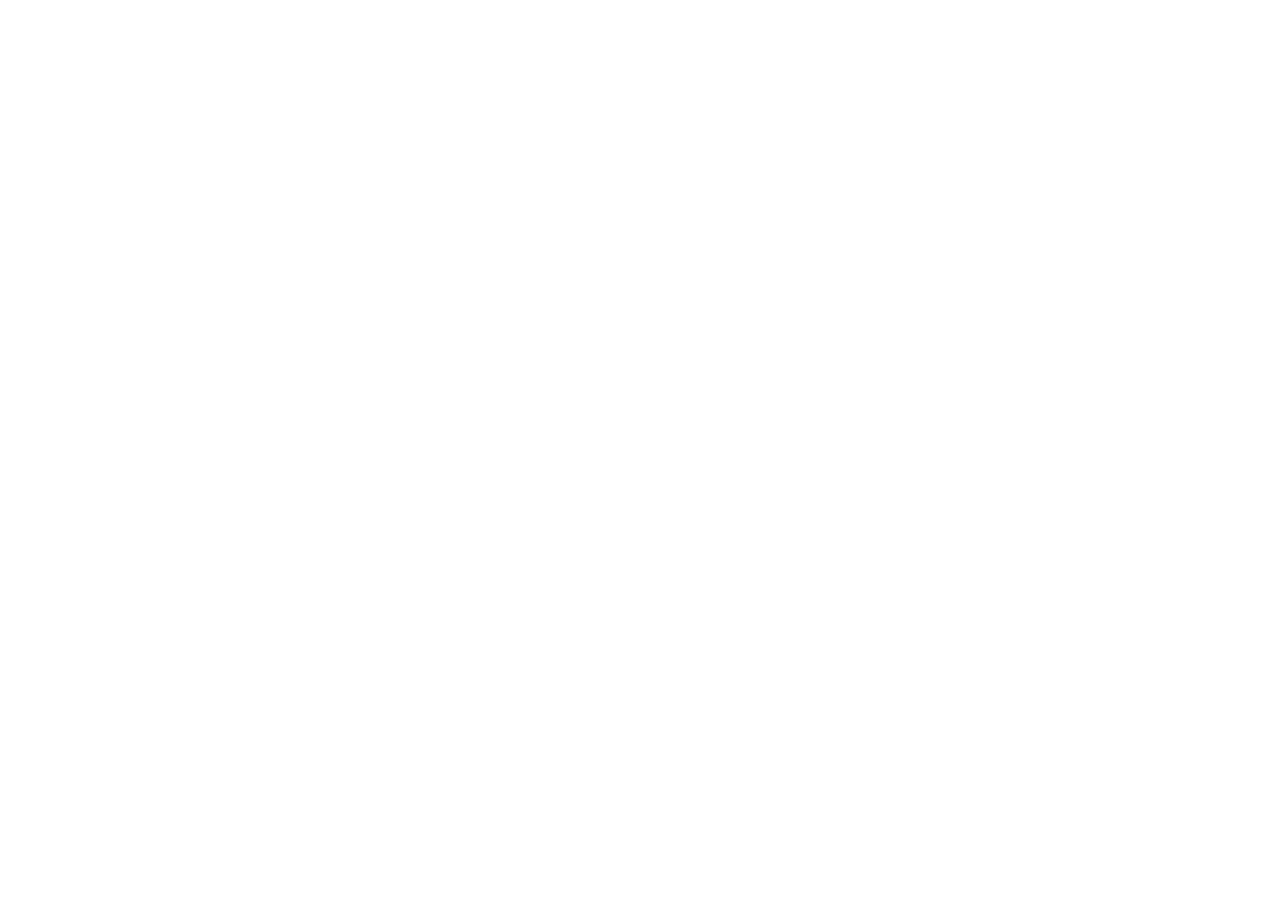
==== portfolio_website/index.html @ c3f71fea "add portfolio" ====
<!DOCTYPE html>
<html lang="en">
  <head>
    <meta charset="UTF-8" />
    <meta name="viewport" content="width=device-width, initial-scale=1.0" />
    <title>Portfolio Website</title>
    <link rel="stylesheet" href="style.css" />
    <link
      rel="stylesheet"
      href="https://cdnjs.cloudflare.com/ajax/libs/font-awesome/5.13.0/css/all.min.css"
    />
    <link
      href="https://fonts.googleapis.com/css2?family=Jost:wght@100;200;300;400;500;600;700;800;900&display=swap"
      rel="stylesheet"
    />
  </head>
  <body>
    <script src="script.js"></script>
  </body>
</html>
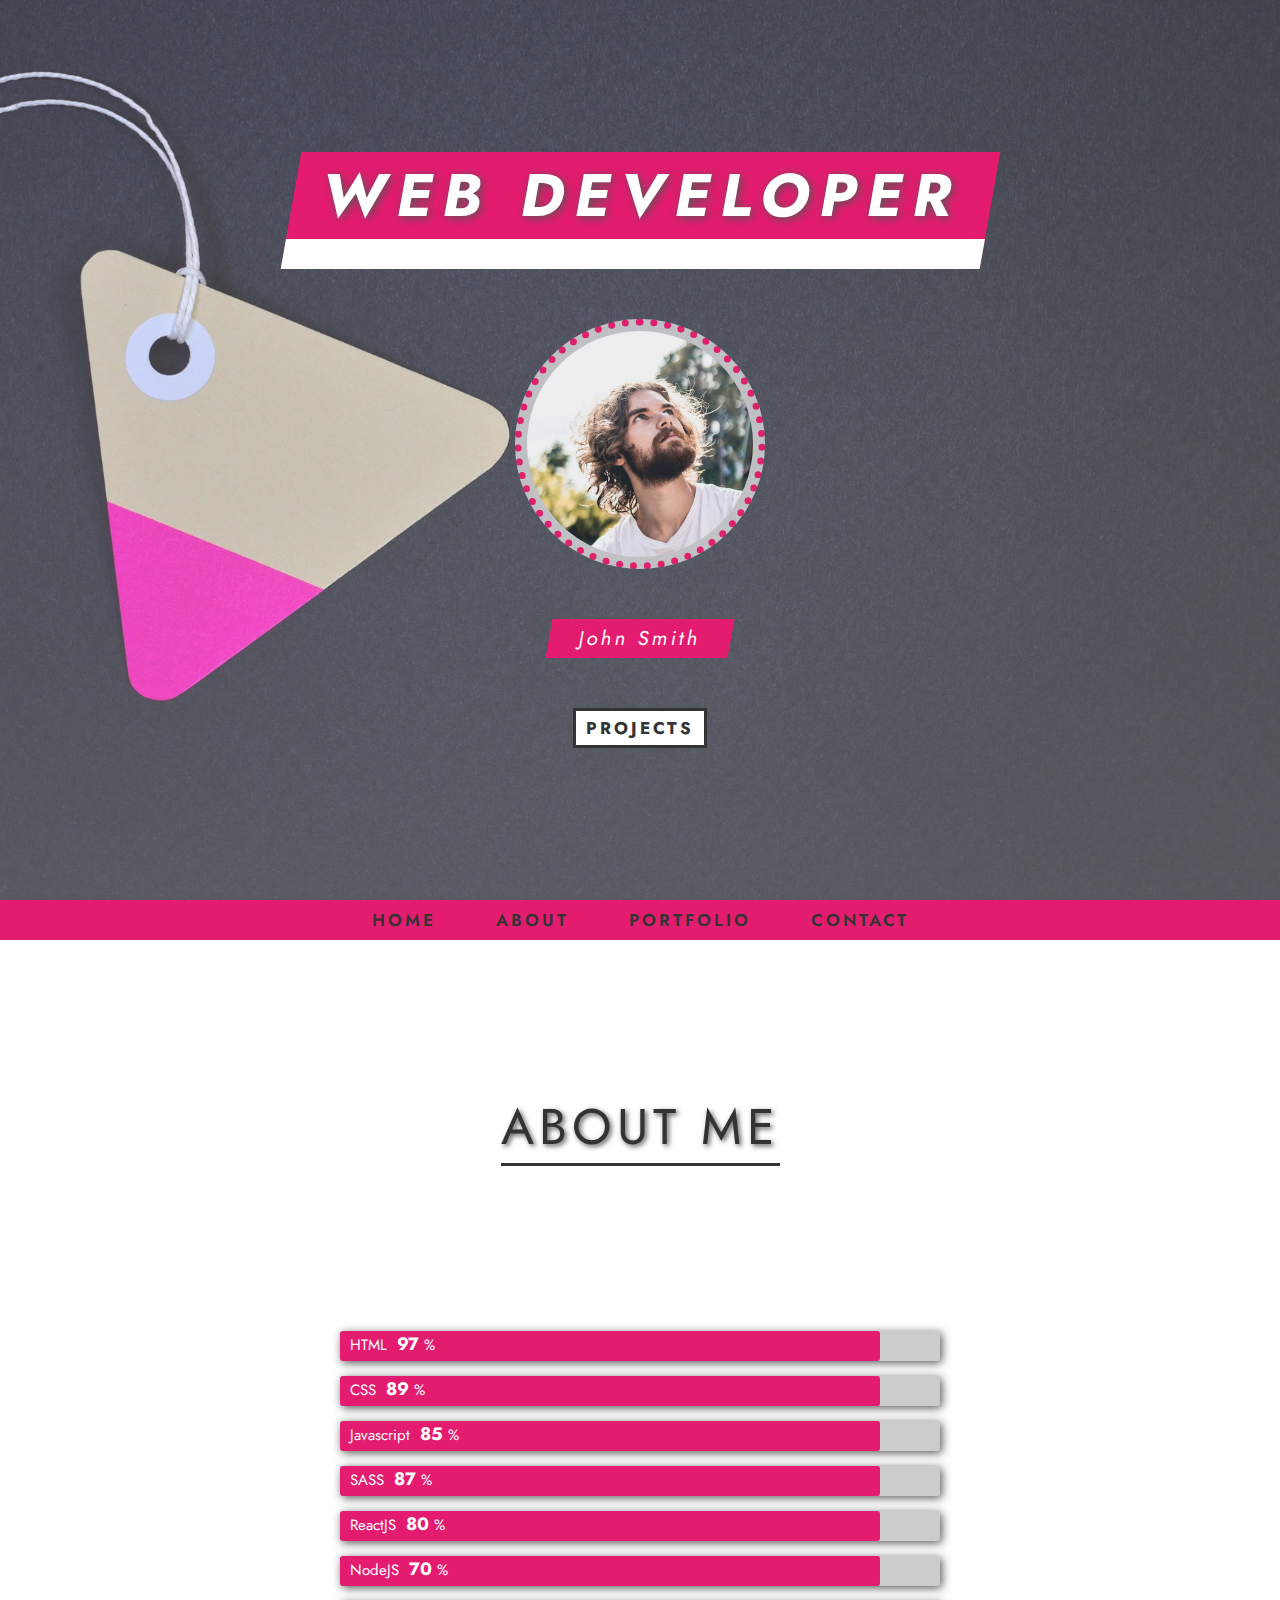
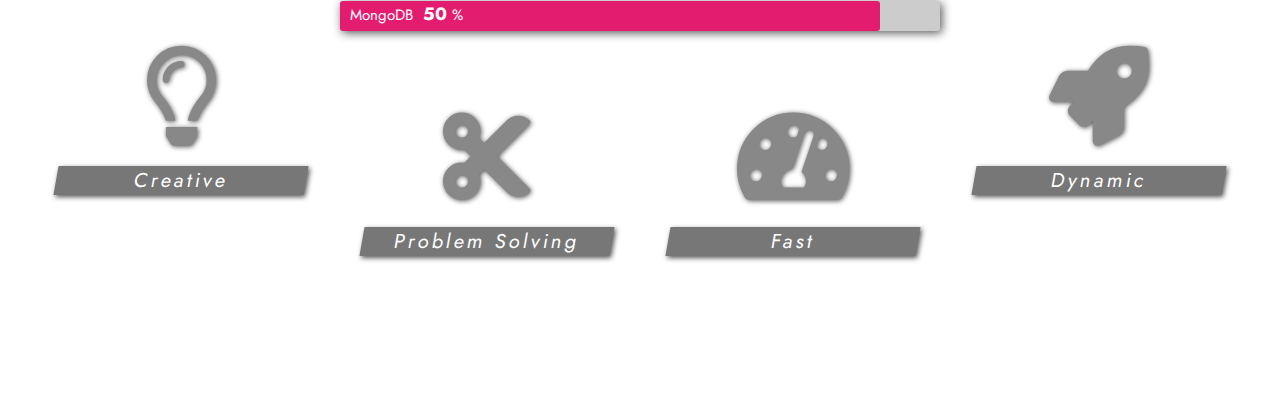
==== commit f541019f: "modify" ====
--- a/portfolio_website/index.html
+++ b/portfolio_website/index.html
@@ -15,6 +15,105 @@
     />
   </head>
   <body>
+
+    <div class="container">
+      <!-- Section 1 -->
+      <section class="section-1 center">
+        <h1 class="section-1-heading">
+          Web Developer
+        </h1>
+        <img src="images/john-smith.jpg" alt="John Smith" class="person-img" />
+        <h3 class="person-name">John Smith</h3>
+        <a href="#" class="section-1-btn">Projects</a>
+      </section>
+      <!-- End of Section 1 -->
+
+      <!-- Navbar -->
+      <nav class="navbar center">
+        <a href="#" class="navbar-link">Home</a>
+        <a href="#" class="navbar-link">About</a>
+        <a href="#" class="navbar-link">Portfolio</a>
+        <a href="#" class="navbar-link">Contact</a>
+      </nav>
+      <!-- End of Navbar -->
+
+      <!-- Section 2 -->
+      <section class="section-2">
+        <h1 class="section-2-heading">About Me</h1>
+        <div class="progress-bars-wrapper">
+          <div class="progress-bar">
+            <p class="progress-text">
+              HTML
+              <span>97</span>%
+            </p>
+            <div class="progress-percent"></div>
+          </div>
+          <div class="progress-bar">
+            <p class="progress-text">
+              CSS
+              <span>89</span>%
+            </p>
+            <div class="progress-percent"></div>
+          </div>
+          <div class="progress-bar">
+            <p class="progress-text">
+              Javascript
+              <span>85</span>%
+            </p>
+            <div class="progress-percent"></div>
+          </div>
+          <div class="progress-bar">
+            <p class="progress-text">
+              SASS
+              <span>87</span>%
+            </p>
+            <div class="progress-percent"></div>
+          </div>
+          <div class="progress-bar">
+            <p class="progress-text">
+              ReactJS
+              <span>80</span>%
+            </p>
+            <div class="progress-percent"></div>
+          </div>
+          <div class="progress-bar">
+            <p class="progress-text">
+              NodeJS
+              <span>70</span>%
+            </p>
+            <div class="progress-percent"></div>
+          </div>
+          <div class="progress-bar">
+            <p class="progress-text">
+              MongoDB
+              <span>50</span>%
+            </p>
+            <div class="progress-percent"></div>
+          </div>
+        </div>
+        <div class="services">
+          <div class="service">
+            <i class="far fa-lightbulb"></i>
+            <h2 class="service-heading">Creative</h2>
+          </div>
+          <div class="service">
+            <i class="fas fa-cut"></i>
+            <h2 class="service-heading">Problem Solving</h2>
+          </div>
+          <div class="service">
+            <i class="fas fa-tachometer-alt"></i>
+            <h2 class="service-heading">Fast</h2>
+          </div>
+          <div class="service">
+            <i class="fas fa-rocket"></i>
+            <h2 class="service-heading">Dynamic</h2>
+          </div>
+        </div>
+      </section>
+      <!-- End of Section 2 -->
+  
+    </div>
+
     <script src="script.js"></script>
   </body>
 </html>
--- a/portfolio_website/style.css
+++ b/portfolio_website/style.css
@@ -0,0 +1,224 @@
+/* Reset and Common Styles */
+
+* {
+    margin: 0;
+    padding: 0;
+    outline: none;
+    box-sizing: border-box;
+    text-decoration: none;
+    list-style-type: none;
+    font-family: "Jost", sans-serif;
+    font-weight: 400;
+}
+
+html {
+    font-size: 62.5%;
+}
+
+.center {
+    display: flex;
+    justify-content: center;
+    align-items: center;
+}
+/* End of Reset and Common Styles */
+
+/* Section 1 */
+.section-1 {
+    width: 100%;
+    height: 100vh;
+    background: linear-gradient(
+            rgba(255, 255, 255, 0.2),
+            rgba(255, 255, 255, 0.3)
+        ),
+        url(images/bg.jpg) center no-repeat;
+    background-size: cover;
+    flex-direction: column;
+}
+
+.section-1-heading {
+    font-size: 6rem;
+    font-weight: 700;
+    color: #fff;
+    background-color: #e41c6f;
+    padding: 0 3rem;
+    margin-bottom: 5rem;
+    text-transform: uppercase;
+    letter-spacing: 1rem;
+    border-bottom: 3rem solid #fff;
+    text-shadow: 0.2rem 0.2rem 1rem #555;
+    transform: skew(-10deg);
+}
+
+.person-img {
+    width: 25rem;
+    height: 25rem;
+    object-fit: cover;
+    /* ^to maintaim quality of image */
+    border-radius: 50%;
+    /* to make shape circle */
+    border: 0.7rem dotted #ef1c6f;
+    background-color: rgba(255, 255, 255, 0.7);
+    /* colour3x opacity */
+    padding: 0.5rem;
+    opacity: 0.9;
+}
+
+.person-name {
+    font-size: 2rem;
+    color: #fff;
+    background-color: #e41c6f;
+    margin: 5rem 0;
+    /* topBottom leftRight */
+    padding: 0.5rem 3rem;
+    letter-spacing: 0.3rem;
+    transform: skew(-10deg);
+}
+
+.section-1-btn {
+    font-size: 1.7rem;
+    font-weight: 700;
+    color: #333;
+    background-color: #fff;
+    border: .3rem solid #333;
+    padding: .5rem 1rem;
+    text-transform: uppercase;
+    letter-spacing: .3rem;
+}
+
+/* End of Section 1 */
+
+/* Navbar */
+.navbar {
+    width: 100%;
+    height: 4rem;
+    background-color: #e41c6f;
+    box-shadow: .2rem .2rem .5rem #555;
+    /* x,y,blur-radius,color */
+}
+
+.navbar-link {
+    font-size: 1.7rem;
+    font-weight: 600;
+    color: #333;
+    margin: 0 3rem;
+    letter-spacing: .3rem;
+    text-transform: uppercase;
+    position: relative;
+    /* because position the line according to the parent element */
+    transition: color 0.2s;
+}
+
+.navbar-link:hover {
+    color: #fff;
+}
+/* color hover, transition 0.2s */
+
+.navbar-link::before {
+    content: "";
+    width: 0;
+    height: .2rem;
+    background-color: #fff;
+    position: absolute;
+    right: -15%;
+    /* to center the line 30%/2 */
+    bottom: -0.3rem;
+    transition: width 0.2s;
+}
+
+.navbar-link:hover::before {
+    width: 130%;
+}
+/* End of Navbar */
+
+/* Section 2 */
+.section-2 {
+    width: 100%;
+    height: 100%;
+    padding: 15rem 0 10rem 0;
+    background-color: #fff;
+    display: flex;
+    flex-direction: column;
+    align-items: center;
+}
+
+.section-2-heading {
+    font-size: 5rem;
+    color: #333;
+    text-transform: uppercase;
+    letter-spacing: 0.5rem;
+    margin-bottom: 15rem;
+    border-bottom: 0.3rem solid #333;
+    text-shadow: 0.2rem 0.2rem 0.5rem #555;
+}
+
+.progress-bar-wrapper {
+    margin-bottom: 10rem;
+}
+
+.progress-bar {
+    width: 60rem;
+    height: 3rem;
+    background-color: #ccc;
+    margin: 1.5rem 0;
+    border-radius: 0.3rem;
+    box-shadow: 0.2rem 0.2rem 1rem #555;
+    position: relative;
+}
+
+.progress-text {
+    position: absolute;
+    left: 1rem;
+    font-size: 1.5rem;
+    color: #fff;
+}
+
+.progress-text span {
+    margin: 0 0.5rem;
+    font-size: 1.8rem;
+    font-weight: 700;
+}
+
+.progress-percent {
+    width: 90%;
+    height: 100%;
+    background-color: #e41c6f;
+    border-radius: 0.3rem;
+}
+
+.services {
+    width: 100%;
+    height: 30vh;
+    /* of the viewport */
+    display: flex;
+    justify-content: space-evenly;
+    /* create even space betweemn items */
+    align-items: center;
+}
+
+.service {
+    text-align: center;
+}
+
+.service:first-child,
+.service:last-child {
+    align-self: flex-start;
+}
+
+.service i {
+    font-size: 10rem;
+    color: #888;
+    margin-bottom: 2rem;
+    text-shadow: .1rem .1rem .5rem #555;
+}
+
+.service h2 {
+    font-size: 2rem;
+    color: #fff;
+    background-color: #777;
+    width: 25rem;
+    letter-spacing: .3rem;
+    transform: skew(-10deg);
+    box-shadow: .2rem .2rem .5rem #555;
+}
+
+/* End of Section 2 */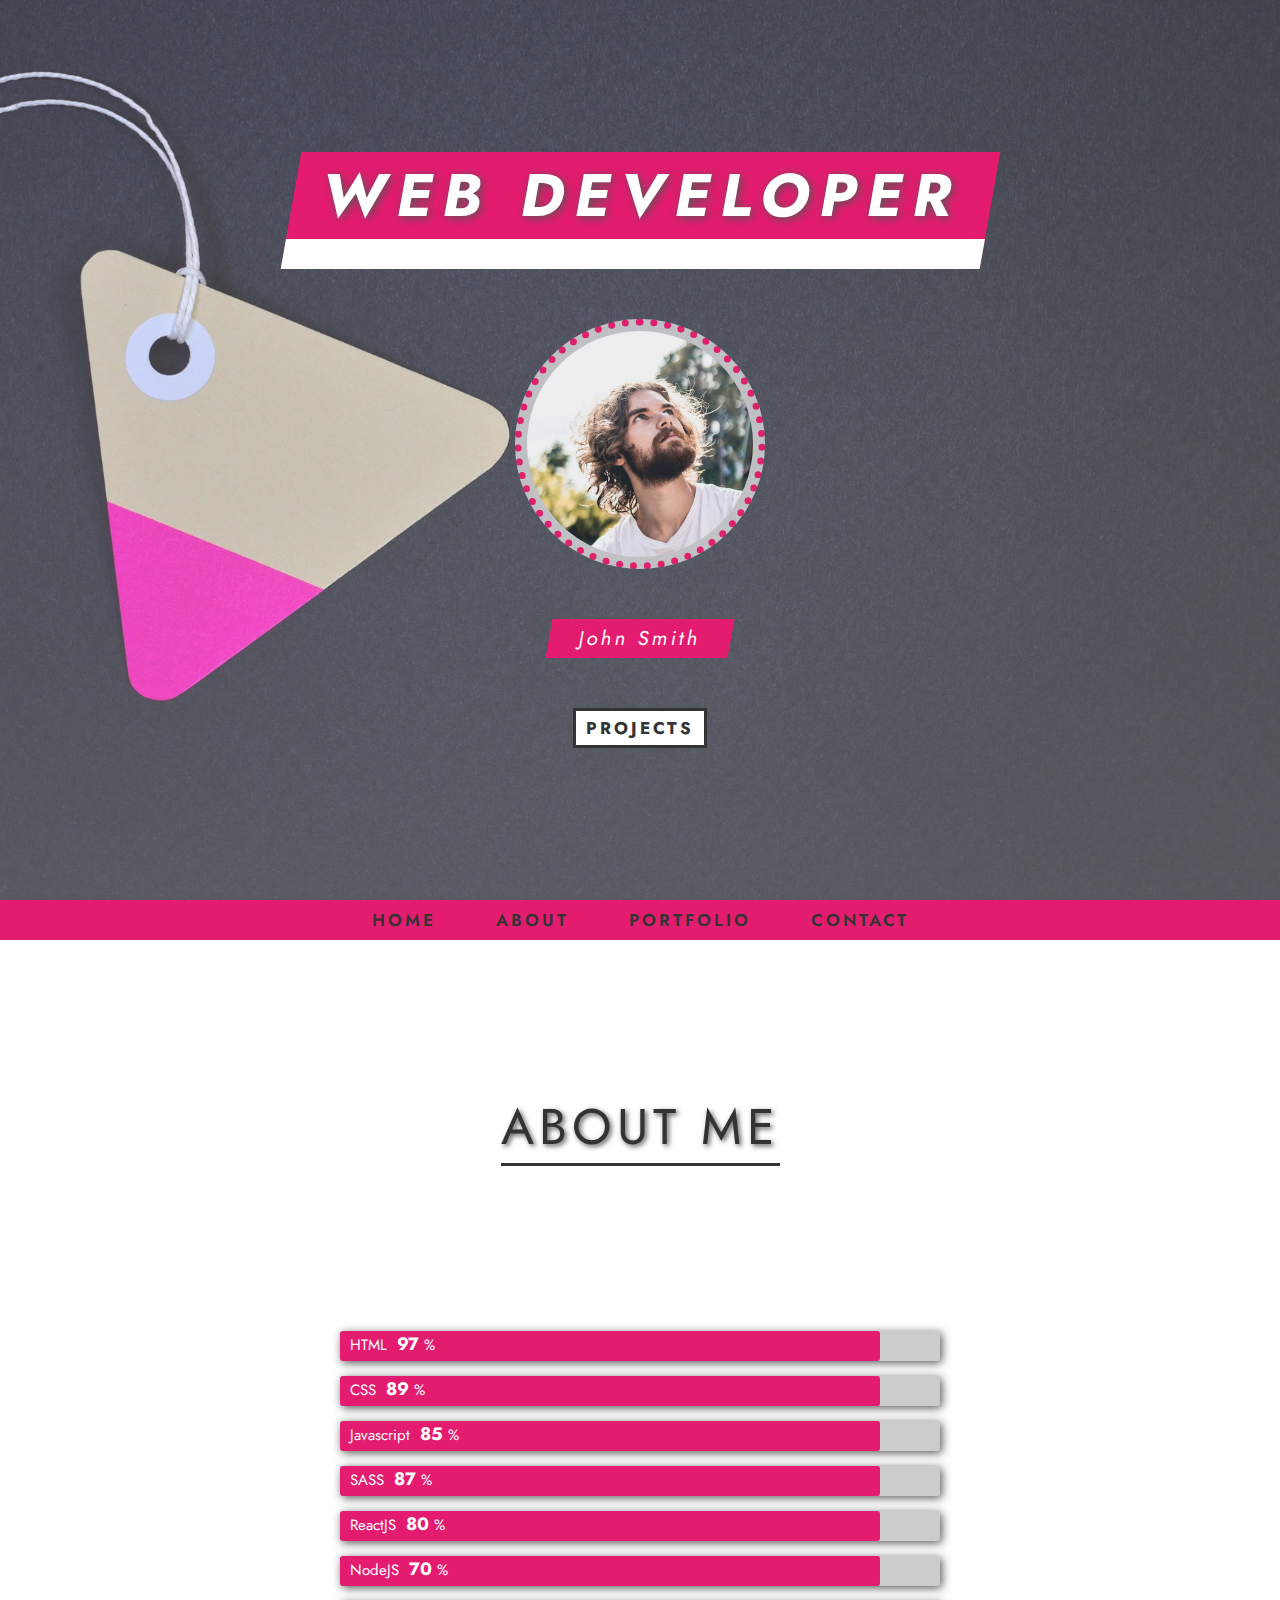
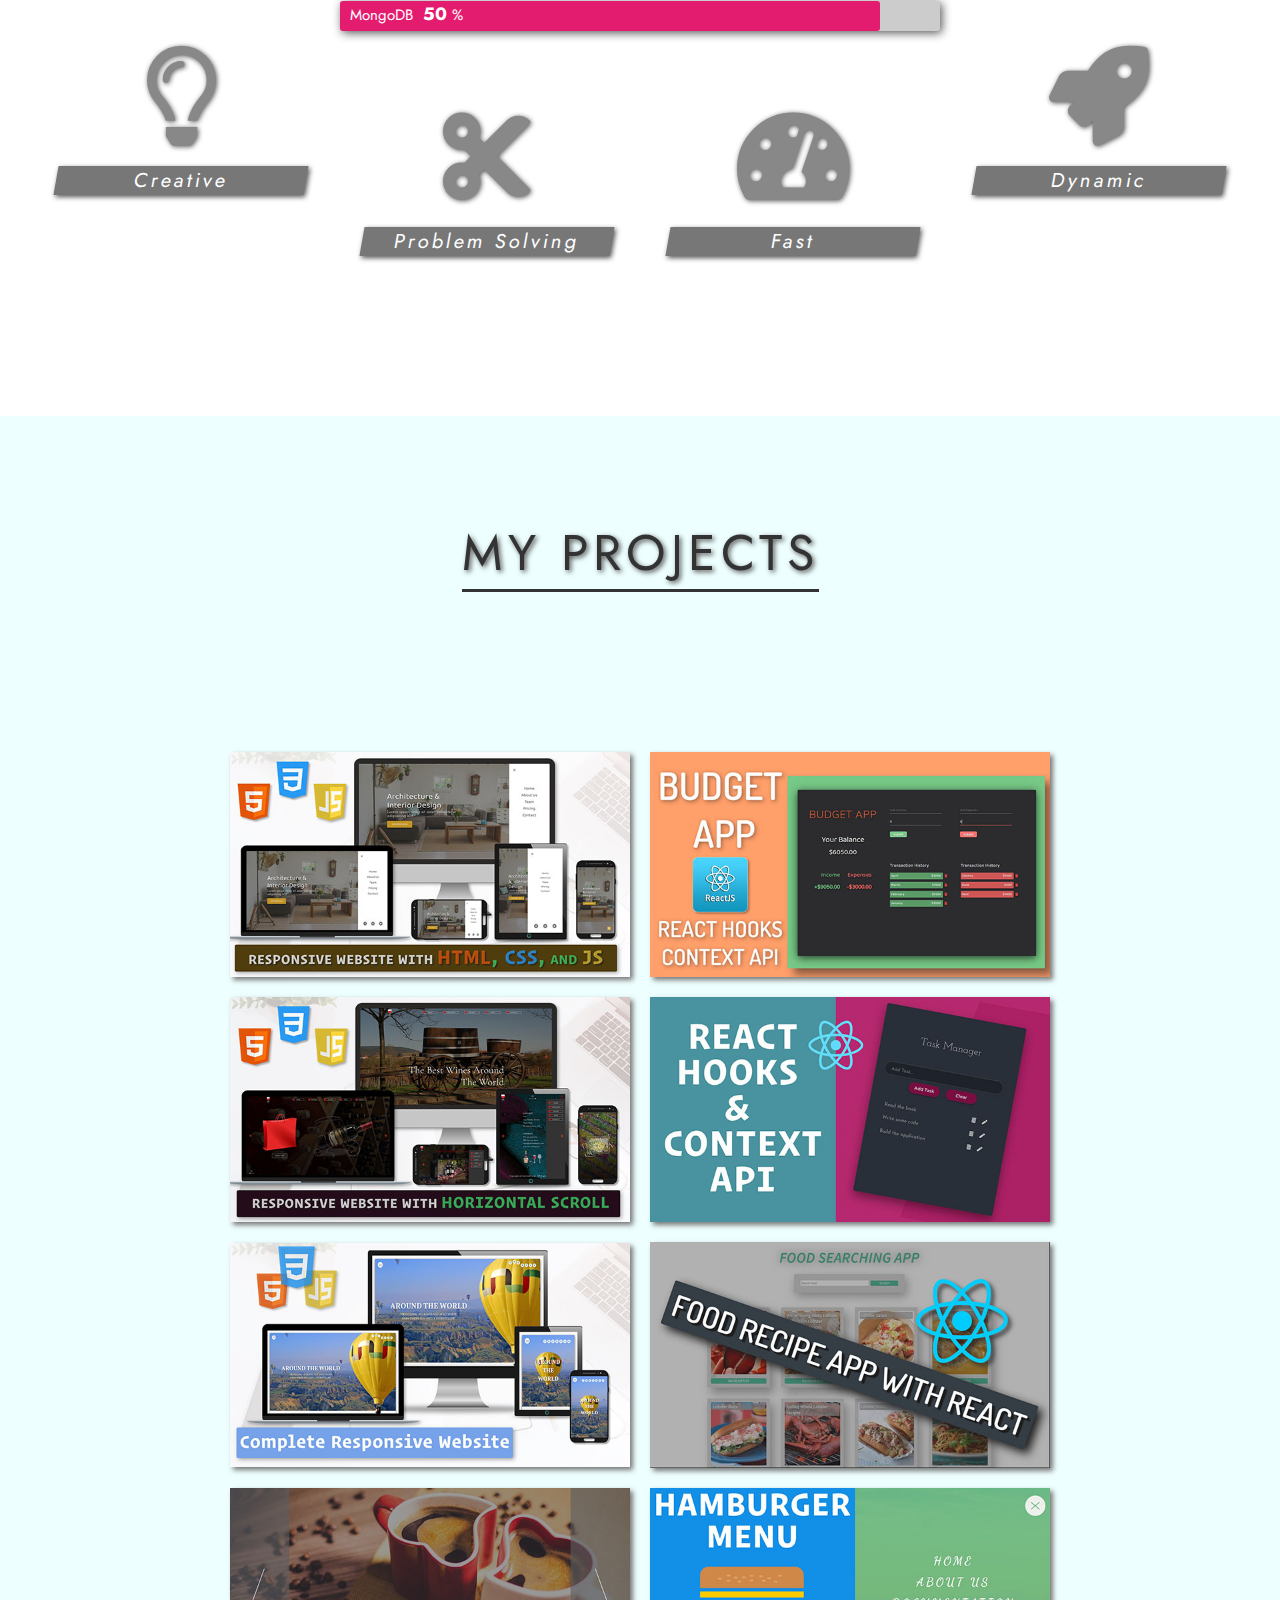
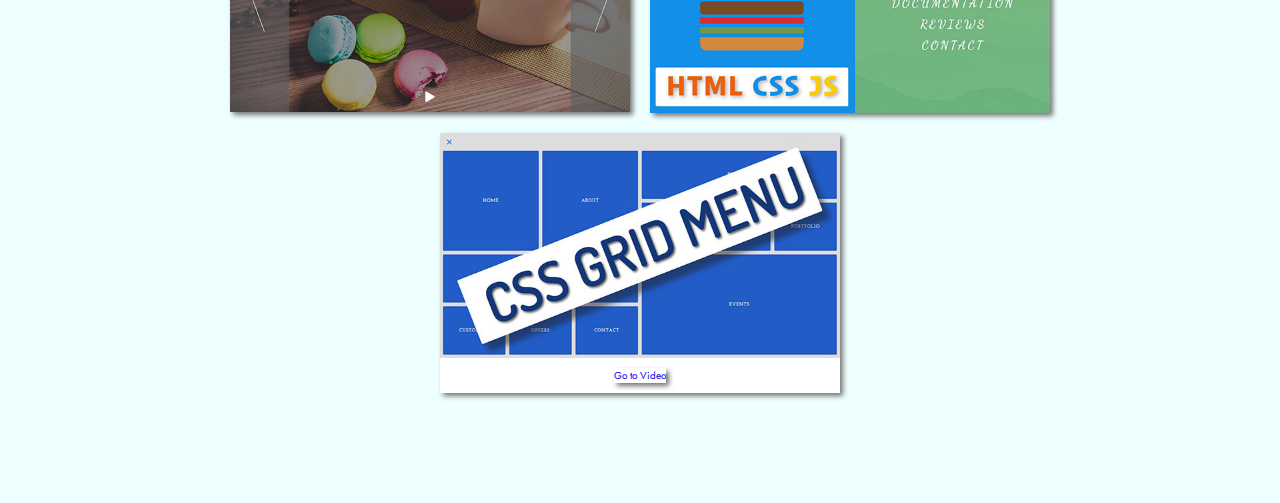
==== commit d2a1396d: "modify" ====
--- a/portfolio_website/index.html
+++ b/portfolio_website/index.html
@@ -1,119 +1,266 @@
 <!DOCTYPE html>
 <html lang="en">
-  <head>
-    <meta charset="UTF-8" />
-    <meta name="viewport" content="width=device-width, initial-scale=1.0" />
-    <title>Portfolio Website</title>
-    <link rel="stylesheet" href="style.css" />
-    <link
-      rel="stylesheet"
-      href="https://cdnjs.cloudflare.com/ajax/libs/font-awesome/5.13.0/css/all.min.css"
-    />
-    <link
-      href="https://fonts.googleapis.com/css2?family=Jost:wght@100;200;300;400;500;600;700;800;900&display=swap"
-      rel="stylesheet"
-    />
-  </head>
-  <body>
-
-    <div class="container">
-      <!-- Section 1 -->
-      <section class="section-1 center">
-        <h1 class="section-1-heading">
-          Web Developer
-        </h1>
-        <img src="images/john-smith.jpg" alt="John Smith" class="person-img" />
-        <h3 class="person-name">John Smith</h3>
-        <a href="#" class="section-1-btn">Projects</a>
-      </section>
-      <!-- End of Section 1 -->
-
-      <!-- Navbar -->
-      <nav class="navbar center">
-        <a href="#" class="navbar-link">Home</a>
-        <a href="#" class="navbar-link">About</a>
-        <a href="#" class="navbar-link">Portfolio</a>
-        <a href="#" class="navbar-link">Contact</a>
-      </nav>
-      <!-- End of Navbar -->
-
-      <!-- Section 2 -->
-      <section class="section-2">
-        <h1 class="section-2-heading">About Me</h1>
-        <div class="progress-bars-wrapper">
-          <div class="progress-bar">
-            <p class="progress-text">
-              HTML
-              <span>97</span>%
-            </p>
-            <div class="progress-percent"></div>
-          </div>
-          <div class="progress-bar">
-            <p class="progress-text">
-              CSS
-              <span>89</span>%
-            </p>
-            <div class="progress-percent"></div>
-          </div>
-          <div class="progress-bar">
-            <p class="progress-text">
-              Javascript
-              <span>85</span>%
-            </p>
-            <div class="progress-percent"></div>
-          </div>
-          <div class="progress-bar">
-            <p class="progress-text">
-              SASS
-              <span>87</span>%
-            </p>
-            <div class="progress-percent"></div>
-          </div>
-          <div class="progress-bar">
-            <p class="progress-text">
-              ReactJS
-              <span>80</span>%
-            </p>
-            <div class="progress-percent"></div>
-          </div>
-          <div class="progress-bar">
-            <p class="progress-text">
-              NodeJS
-              <span>70</span>%
-            </p>
-            <div class="progress-percent"></div>
-          </div>
-          <div class="progress-bar">
-            <p class="progress-text">
-              MongoDB
-              <span>50</span>%
-            </p>
-            <div class="progress-percent"></div>
-          </div>
+    <head>
+        <meta charset="UTF-8" />
+        <meta name="viewport" content="width=device-width, initial-scale=1.0" />
+        <title>Portfolio Website</title>
+        <link rel="stylesheet" href="style.css" />
+        <link
+            rel="stylesheet"
+            href="https://cdnjs.cloudflare.com/ajax/libs/font-awesome/5.13.0/css/all.min.css"
+        />
+        <link
+            href="https://fonts.googleapis.com/css2?family=Jost:wght@100;200;300;400;500;600;700;800;900&display=swap"
+            rel="stylesheet"
+        />
+    </head>
+    <body>
+        <div class="container">
+            <!-- Section 1 -->
+            <section class="section-1 center">
+                <h1 class="section-1-heading">Web Developer</h1>
+                <img
+                    src="images/john-smith.jpg"
+                    alt="John Smith"
+                    class="person-img"
+                />
+                <h3 class="person-name">John Smith</h3>
+                <a href="#" class="section-1-btn">Projects</a>
+            </section>
+            <!-- End of Section 1 -->
+
+            <!-- Navbar -->
+            <nav class="navbar center">
+                <a href="#" class="navbar-link">Home</a>
+                <a href="#" class="navbar-link">About</a>
+                <a href="#" class="navbar-link">Portfolio</a>
+                <a href="#" class="navbar-link">Contact</a>
+            </nav>
+            <!-- End of Navbar -->
+
+            <!-- Section 2 -->
+            <section class="section-2">
+                <h1 class="section-heading section-2-heading">About Me</h1>
+                <div class="progress-bars-wrapper">
+                    <div class="progress-bar">
+                        <p class="progress-text">
+                            HTML
+                            <span>97</span>%
+                        </p>
+                        <div class="progress-percent"></div>
+                    </div>
+                    <div class="progress-bar">
+                        <p class="progress-text">
+                            CSS
+                            <span>89</span>%
+                        </p>
+                        <div class="progress-percent"></div>
+                    </div>
+                    <div class="progress-bar">
+                        <p class="progress-text">
+                            Javascript
+                            <span>85</span>%
+                        </p>
+                        <div class="progress-percent"></div>
+                    </div>
+                    <div class="progress-bar">
+                        <p class="progress-text">
+                            SASS
+                            <span>87</span>%
+                        </p>
+                        <div class="progress-percent"></div>
+                    </div>
+                    <div class="progress-bar">
+                        <p class="progress-text">
+                            ReactJS
+                            <span>80</span>%
+                        </p>
+                        <div class="progress-percent"></div>
+                    </div>
+                    <div class="progress-bar">
+                        <p class="progress-text">
+                            NodeJS
+                            <span>70</span>%
+                        </p>
+                        <div class="progress-percent"></div>
+                    </div>
+                    <div class="progress-bar">
+                        <p class="progress-text">
+                            MongoDB
+                            <span>50</span>%
+                        </p>
+                        <div class="progress-percent"></div>
+                    </div>
+                </div>
+                <div class="services">
+                    <div class="service">
+                        <i class="far fa-lightbulb"></i>
+                        <h2 class="service-heading">Creative</h2>
+                    </div>
+                    <div class="service">
+                        <i class="fas fa-cut"></i>
+                        <h2 class="service-heading">Problem Solving</h2>
+                    </div>
+                    <div class="service">
+                        <i class="fas fa-tachometer-alt"></i>
+                        <h2 class="service-heading">Fast</h2>
+                    </div>
+                    <div class="service">
+                        <i class="fas fa-rocket"></i>
+                        <h2 class="service-heading">Dynamic</h2>
+                    </div>
+                </div>
+            </section>
+            <!-- End of Section 2 -->
+
+            <!-- Section 3 -->
+            <section class="section-3">
+                <h1 class="section-heading">My Projects</h1>
+                <div class="projects-wrapper center">
+                    <div class="project">
+                        <div class="project-text">
+                            <h2 class="project-name">architect website</h2>
+                            <h4 class="project-technologies">
+                                HTML / CSS / JS
+                            </h4>
+                        </div>
+                        <img src="images/project-1.jpg" class="project-img" />
+                        <a
+                            href="https://www.youtube.com/watch?v=3J-EFMzz94g"
+                            class="project-link"
+                            target="_blank"
+                            >Go to Video</a
+                        >
+                        <!-- _blank allow us to open link in new tab -->
+                    </div>
+                    <div class="project">
+                        <div class="project-text">
+                            <h2 class="project-name">Budget App</h2>
+                            <h4 class="project-technologies">React JS</h4>
+                        </div>
+                        <img src="images/project-2.jpg" class="project-img" />
+                        <a
+                            href="https://www.youtube.com/watch?v=fDffQYs2WB0"
+                            class="project-link"
+                            target="_blank"
+                            >Go to Video</a
+                        >
+                        <!-- _blank allow us to open link in new tab -->
+                    </div>
+                    <div class="project">
+                        <div class="project-text">
+                            <h2 class="project-name">wine house</h2>
+                            <h4 class="project-technologies">
+                                HTML / CSS / JS
+                            </h4>
+                        </div>
+                        <img src="images/project-3.jpg" class="project-img" />
+                        <a
+                            href="https://www.youtube.com/watch?v=jtmuopTpzGE"
+                            class="project-link"
+                            target="_blank"
+                            >Go to Video</a
+                        >
+                        <!-- _blank allow us to open link in new tab -->
+                    </div>
+                    <div class="project">
+                        <div class="project-text">
+                            <h2 class="project-name">task manager</h2>
+                            <h4 class="project-technologies">React JS</h4>
+                        </div>
+                        <img src="images/project-4.jpg" class="project-img" />
+                        <a
+                            href="https://www.youtube.com/watch?v=fqup-BL3VjI"
+                            class="project-link"
+                            target="_blank"
+                            >Go to Video</a
+                        >
+                        <!-- _blank allow us to open link in new tab -->
+                    </div>
+                    <div class="project">
+                        <div class="project-text">
+                            <h2 class="project-name">The Road</h2>
+                            <h4 class="project-technologies">
+                                HTML / CSS / JS
+                            </h4>
+                        </div>
+                        <img src="images/project-5.jpg" class="project-img" />
+                        <a
+                            href="https://www.youtube.com/watch?v=qmyN7lYY_xo"
+                            class="project-link"
+                            target="_blank"
+                            >Go to Video</a
+                        >
+                        <!-- _blank allow us to open link in new tab -->
+                    </div>
+                    <div class="project">
+                        <div class="project-text">
+                            <h2 class="project-name">food recipe app</h2>
+                            <h4 class="project-technologies">React JS</h4>
+                        </div>
+                        <img src="images/project-6.jpg" class="project-img" />
+                        <a
+                            href="https://www.youtube.com/watch?v=d1vT4kkTCaw"
+                            class="project-link"
+                            target="_blank"
+                            >Go to Video</a
+                        >
+                        <!-- _blank allow us to open link in new tab -->
+                    </div>
+                    <div class="project">
+                        <div class="project-text">
+                            <h2 class="project-name">slideshow</h2>
+                            <h4 class="project-technologies">
+                                HTML / CSS / JS
+                            </h4>
+                        </div>
+                        <img src="images/project-7.jpg" class="project-img" />
+                        <a
+                            href="https://www.youtube.com/watch?v=1qhSSp2q7n4"
+                            class="project-link"
+                            target="_blank"
+                            >Go to Video</a
+                        >
+                        <!-- _blank allow us to open link in new tab -->
+                    </div>
+                    <div class="project">
+                        <div class="project-text">
+                            <h2 class="project-name">Hamburger menu</h2>
+                            <h4 class="project-technologies">
+                                HTML / CSS / JS
+                            </h4>
+                        </div>
+                        <img src="images/project-8.jpg" class="project-img" />
+                        <a
+                            href="https://www.youtube.com/watch?v=9Q7wy8r3i8w"
+                            class="project-link"
+                            target="_blank"
+                            >Go to Video</a
+                        >
+                        <!-- _blank allow us to open link in new tab -->
+                    </div>
+                    <div class="project">
+                        <div class="project-text">
+                            <h2 class="project-name">CSS grid menu</h2>
+                            <h4 class="project-technologies">
+                                HTML / CSS / JS
+                            </h4>
+                        </div>
+                        <img src="images/project-9.jpg" class="project-img" />
+                        <a
+                            href="https://www.youtube.com/watch?v=HScySfeSmWc"
+                            class="project link"
+                            target="_blank"
+                            >Go to Video</a
+                        >
+                        <!-- _blank allow us to open link in new tab -->
+                    </div>
+                </div>
+            </section>
+
+            <!-- End of Section 3 -->
         </div>
-        <div class="services">
-          <div class="service">
-            <i class="far fa-lightbulb"></i>
-            <h2 class="service-heading">Creative</h2>
-          </div>
-          <div class="service">
-            <i class="fas fa-cut"></i>
-            <h2 class="service-heading">Problem Solving</h2>
-          </div>
-          <div class="service">
-            <i class="fas fa-tachometer-alt"></i>
-            <h2 class="service-heading">Fast</h2>
-          </div>
-          <div class="service">
-            <i class="fas fa-rocket"></i>
-            <h2 class="service-heading">Dynamic</h2>
-          </div>
-        </div>
-      </section>
-      <!-- End of Section 2 -->
-  
-    </div>
-
-    <script src="script.js"></script>
-  </body>
+
+        <script src="script.js"></script>
+    </body>
 </html>
--- a/portfolio_website/style.css
+++ b/portfolio_website/style.css
@@ -19,6 +19,16 @@
     display: flex;
     justify-content: center;
     align-items: center;
+}
+
+.section-heading {
+    font-size: 5rem;
+    color: #333;
+    text-transform: uppercase;
+    letter-spacing: 0.5rem;
+    margin-bottom: 15rem;
+    border-bottom: 0.3rem solid #333;
+    text-shadow: 0.2rem 0.2rem 0.5rem #555;
 }
 /* End of Reset and Common Styles */
 
@@ -79,10 +89,10 @@
     font-weight: 700;
     color: #333;
     background-color: #fff;
-    border: .3rem solid #333;
-    padding: .5rem 1rem;
+    border: 0.3rem solid #333;
+    padding: 0.5rem 1rem;
     text-transform: uppercase;
-    letter-spacing: .3rem;
+    letter-spacing: 0.3rem;
 }
 
 /* End of Section 1 */
@@ -92,7 +102,7 @@
     width: 100%;
     height: 4rem;
     background-color: #e41c6f;
-    box-shadow: .2rem .2rem .5rem #555;
+    box-shadow: 0.2rem 0.2rem 0.5rem #555;
     /* x,y,blur-radius,color */
 }
 
@@ -101,7 +111,7 @@
     font-weight: 600;
     color: #333;
     margin: 0 3rem;
-    letter-spacing: .3rem;
+    letter-spacing: 0.3rem;
     text-transform: uppercase;
     position: relative;
     /* because position the line according to the parent element */
@@ -116,7 +126,7 @@
 .navbar-link::before {
     content: "";
     width: 0;
-    height: .2rem;
+    height: 0.2rem;
     background-color: #fff;
     position: absolute;
     right: -15%;
@@ -139,16 +149,6 @@
     display: flex;
     flex-direction: column;
     align-items: center;
-}
-
-.section-2-heading {
-    font-size: 5rem;
-    color: #333;
-    text-transform: uppercase;
-    letter-spacing: 0.5rem;
-    margin-bottom: 15rem;
-    border-bottom: 0.3rem solid #333;
-    text-shadow: 0.2rem 0.2rem 0.5rem #555;
 }
 
 .progress-bar-wrapper {
@@ -208,7 +208,7 @@
     font-size: 10rem;
     color: #888;
     margin-bottom: 2rem;
-    text-shadow: .1rem .1rem .5rem #555;
+    text-shadow: 0.1rem 0.1rem 0.5rem #555;
 }
 
 .service h2 {
@@ -216,9 +216,100 @@
     color: #fff;
     background-color: #777;
     width: 25rem;
-    letter-spacing: .3rem;
+    letter-spacing: 0.3rem;
     transform: skew(-10deg);
-    box-shadow: .2rem .2rem .5rem #555;
-}
-
-/* End of Section 2 */+    box-shadow: 0.2rem 0.2rem 0.5rem #555;
+}
+
+/* End of Section 2 */
+
+/* Section 3 */
+
+.section-3 {
+    width: 100%;
+    height: 100%;
+    padding: 10rem 0;
+    background-color: #eff;
+    display: flex;
+    flex-direction: column;
+    align-items: center;
+}
+
+.projects-wrapper {
+    width: 80%;
+    flex-wrap: wrap;
+}
+
+.project {
+    display: flex;
+    flex-direction: column;
+    justify-content: center;
+    align-items: center;
+    margin: 1rem;
+    background-color: #fff;
+    box-shadow: 0.3rem 0.3rem 0.5rem #777;
+    position: relative;
+    overflow: hidden;
+    /* apa yang overflow dalam box is hidden */
+    transition: box-shadow 0.5s;
+}
+
+.project:hover {
+    box-shadow: 1rem 1rem 1rem #777;
+}
+
+.project-text {
+    text-align: center;
+    letter-spacing: 0.1rem;
+    position: absolute;
+    top: -10rem;
+    z-index: 10;
+    /* supaya can be selected */
+    transition: top 0.3s;
+}
+
+.project:hover .project-text {
+    top: 5rem;
+    transition: top 0.3s 0.3s;
+    /* top transition 0.3s delay 0.3s */
+}
+
+.project-name {
+    font-size: 3rem;
+    font-weight: 700;
+    color: #333;
+    text-transform: capitalize;
+}
+
+.project-technologies {
+    font-size: 1.8rem;
+    color: #e41c6f;
+}
+
+.project-img {
+    width: 40rem;
+    transition: opacity 0.3s;
+}
+
+.project:hover .project-img {
+    opacity: 0.2;
+}
+
+.project-link {
+    font-size: 2rem;
+    font-weight: 500;
+    color: #333;
+    letter-spacing: 0.1rem;
+    border: 0.3rem solid #e41c6f;
+    padding: 0 1rem;
+    background-color: #fff;
+    position: absolute;
+    bottom: -5rem;
+    transition: bottom 0.3s;
+}
+
+.project:hover .project-link {
+    bottom: 5rem;
+    transition: bottom 0.3s 0.3s;
+}
+/* End of Section 3 */
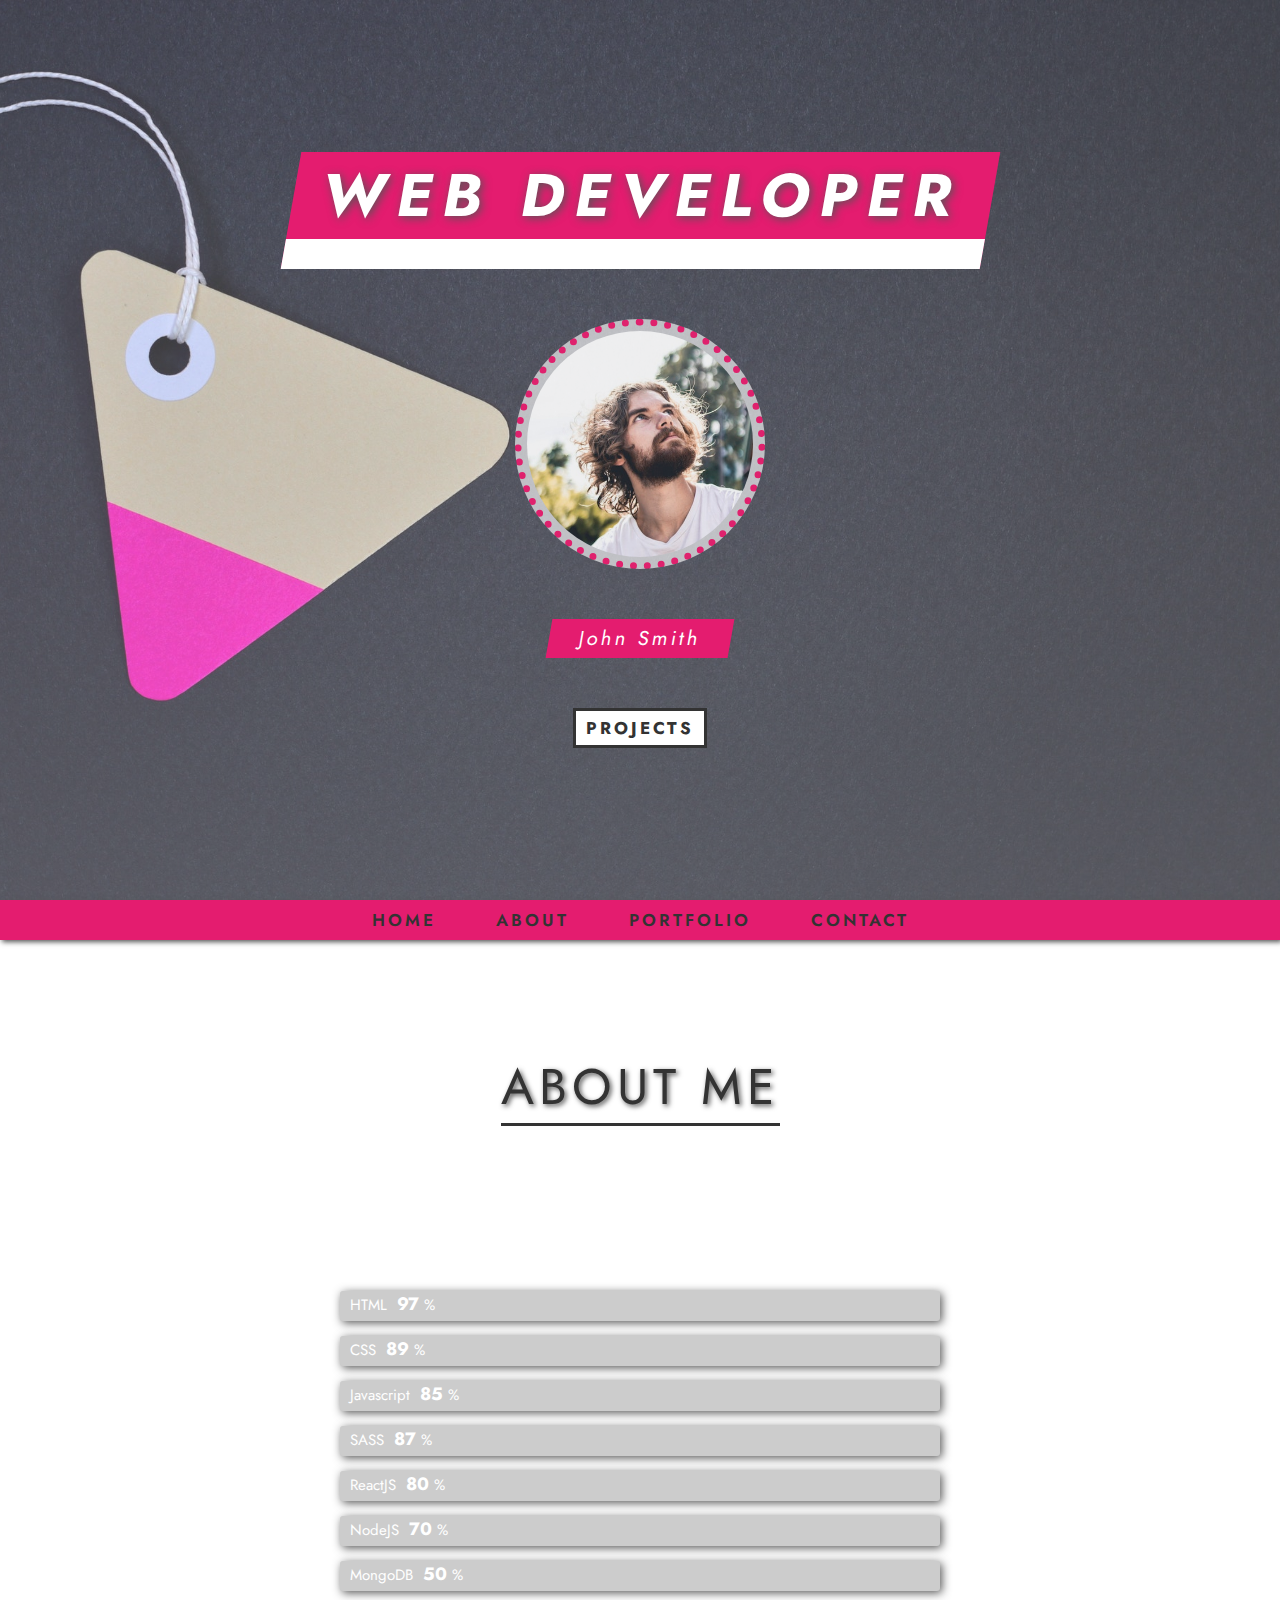
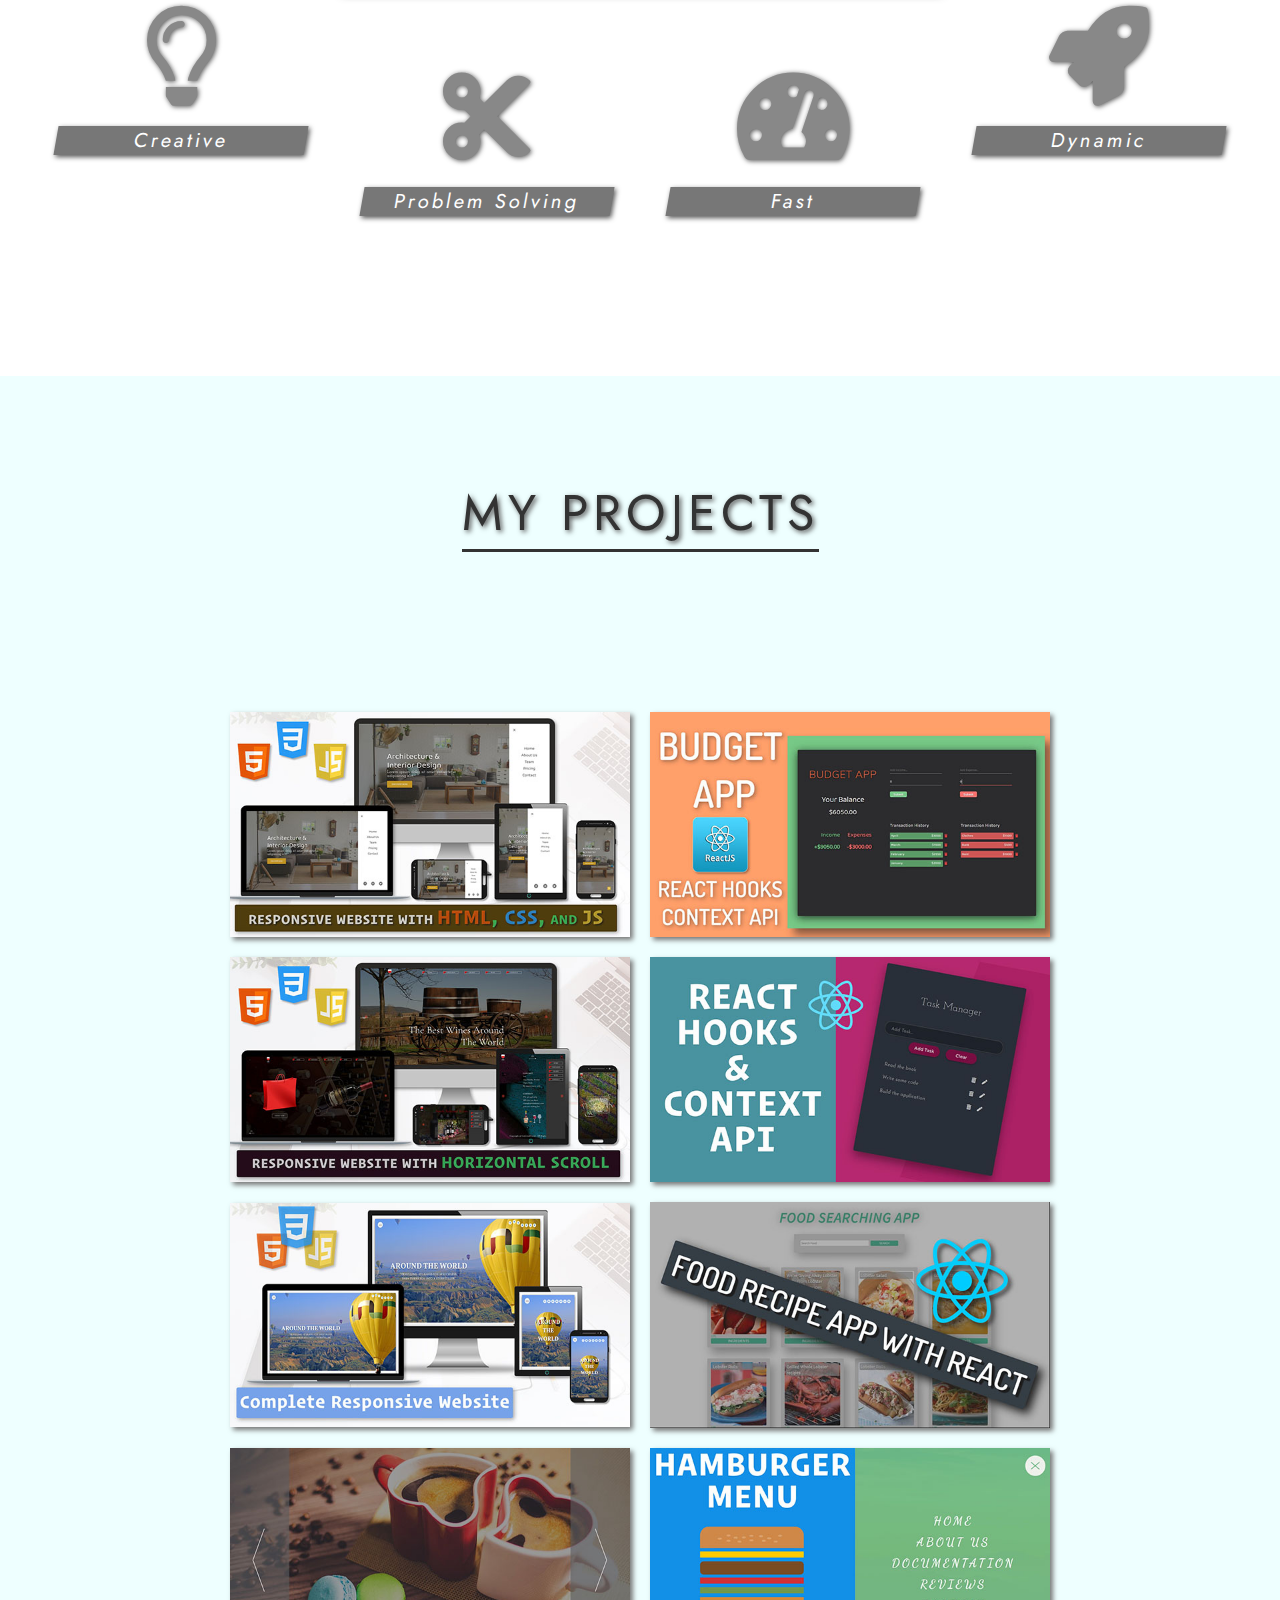
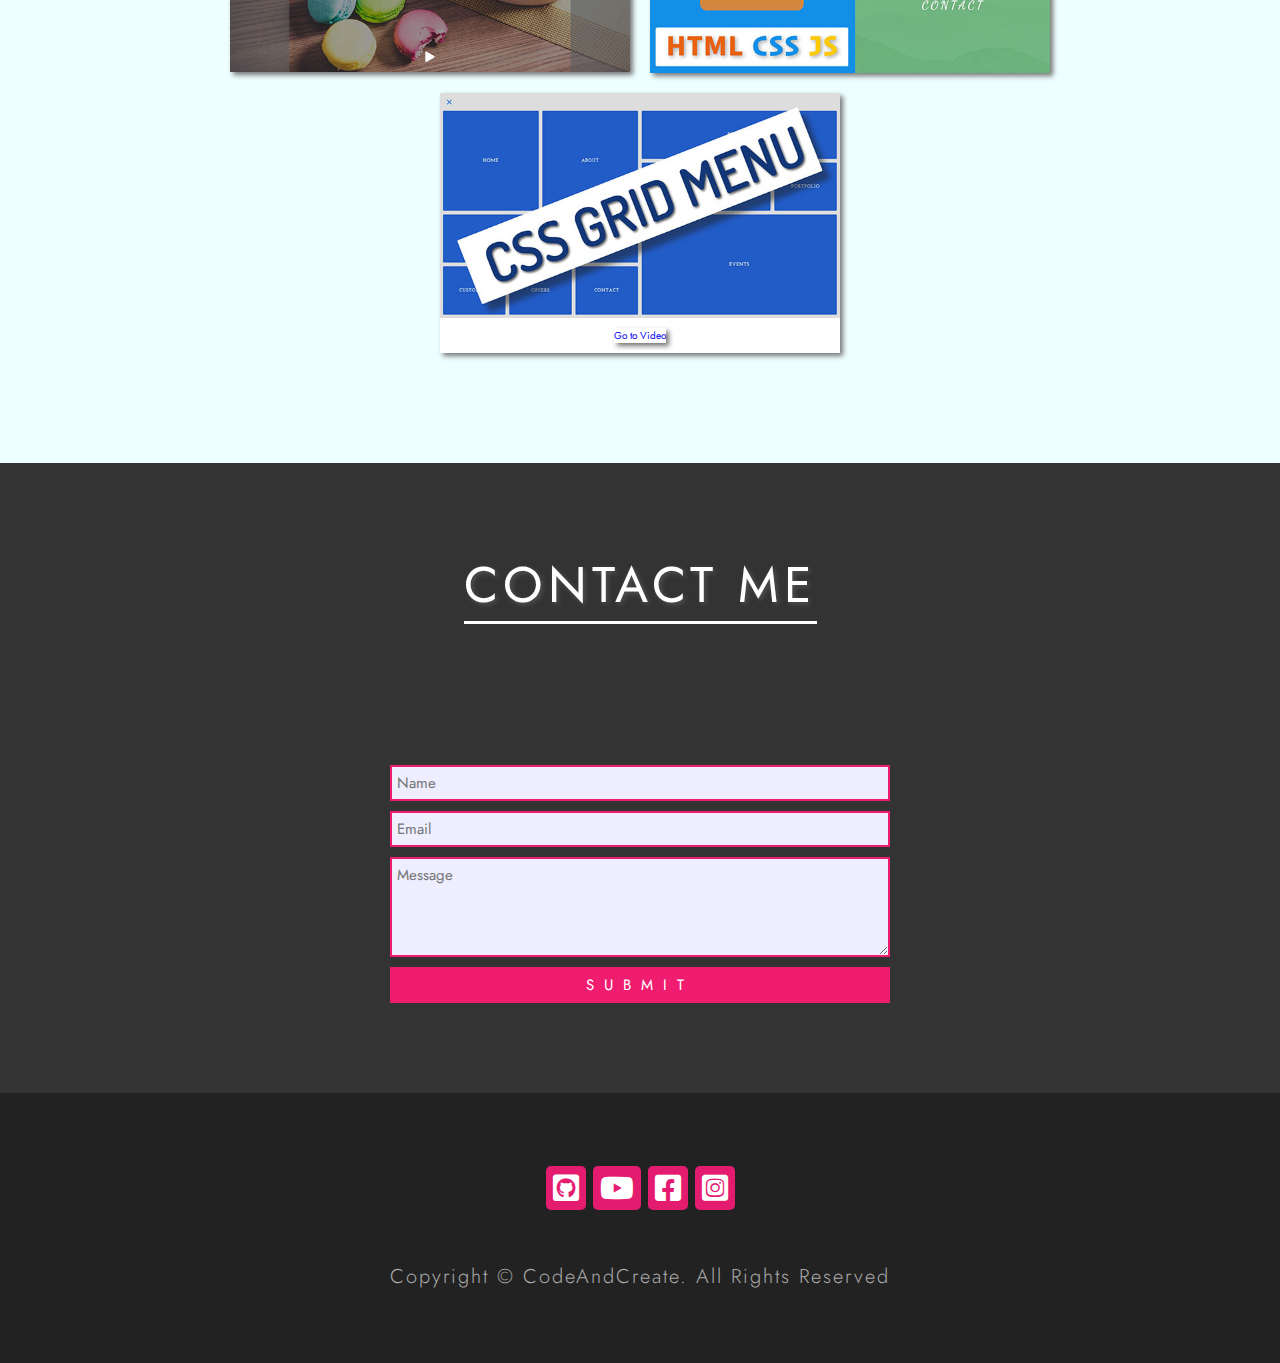
==== commit d809296b: "add" ====
--- a/portfolio_website/index.html
+++ b/portfolio_website/index.html
@@ -17,7 +17,7 @@
     <body>
         <div class="container">
             <!-- Section 1 -->
-            <section class="section-1 center">
+            <section class="section-1 center" id="section-1">
                 <h1 class="section-1-heading">Web Developer</h1>
                 <img
                     src="images/john-smith.jpg"
@@ -25,21 +25,21 @@
                     class="person-img"
                 />
                 <h3 class="person-name">John Smith</h3>
-                <a href="#" class="section-1-btn">Projects</a>
+                <a href="#section-3" class="section-1-btn">Projects</a>
             </section>
             <!-- End of Section 1 -->
 
             <!-- Navbar -->
             <nav class="navbar center">
-                <a href="#" class="navbar-link">Home</a>
-                <a href="#" class="navbar-link">About</a>
-                <a href="#" class="navbar-link">Portfolio</a>
-                <a href="#" class="navbar-link">Contact</a>
+                <a href="#section-1" class="navbar-link">Home</a>
+                <a href="#section-2" class="navbar-link">About</a>
+                <a href="#section-3" class="navbar-link">Portfolio</a>
+                <a href="#section-4" class="navbar-link">Contact</a>
             </nav>
             <!-- End of Navbar -->
 
             <!-- Section 2 -->
-            <section class="section-2">
+            <section class="section-2" id="section-2">
                 <h1 class="section-heading section-2-heading">About Me</h1>
                 <div class="progress-bars-wrapper">
                     <div class="progress-bar">
@@ -114,7 +114,7 @@
             <!-- End of Section 2 -->
 
             <!-- Section 3 -->
-            <section class="section-3">
+            <section class="section-3" id="section-3">
                 <h1 class="section-heading">My Projects</h1>
                 <div class="projects-wrapper center">
                     <div class="project">
@@ -259,6 +259,40 @@
             </section>
 
             <!-- End of Section 3 -->
+
+            <!-- Section 4 -->
+            <section class="section-4" id="section-4">
+                <h1 class="section-heading section-4-heading">Contact Me</h1>
+                <form class="contact-form center">
+                    <input type="text" placeholder="Name">
+                    <input type="email" placeholder="Email">
+                    <textarea placeholder="Message"></textarea>
+                    <input type="submit" value="Submit" class="contact-form-btn">
+                </form>
+            </section>
+            <!-- End of Section 4 -->
+
+            <!-- Section 5 -->
+            <footer class="section-5 center">
+                <div class="social-media">
+                    <a href="#none" class="social-media-link">
+                        <i class="fab fa-github-square"></i>
+                    </a>
+                    <a href="#none" class="social-media-link">
+                        <i class="fab fa-youtube"></i>
+                    </a>
+                    <a href="#none" class="social-media-link">
+                        <i class="fab fa-facebook-square"></i>
+                    </a>
+                    <a href="#none" class="social-media-link">
+                        <i class="fab fa-instagram-square"></i>
+                    </a>
+                </div>
+                <p class="copyright">Copyright &copy; CodeAndCreate.
+                    All Rights Reserved
+                </p>
+            </footer>
+            <!-- End of Section 5 -->
         </div>
 
         <script src="script.js"></script>
--- a/portfolio_website/style.css
+++ b/portfolio_website/style.css
@@ -13,6 +13,7 @@
 
 html {
     font-size: 62.5%;
+    scroll-behavior: smooth;
 }
 
 .center {
@@ -104,6 +105,13 @@
     background-color: #e41c6f;
     box-shadow: 0.2rem 0.2rem 0.5rem #555;
     /* x,y,blur-radius,color */
+    position: absolute;
+    z-index: 300;
+}
+
+.sticky {
+    position: fixed;
+    top: 0;
 }
 
 .navbar-link {
@@ -118,6 +126,10 @@
     transition: color 0.2s;
 }
 
+.change.navbar-link {
+    color: #fff;
+}
+
 .navbar-link:hover {
     color: #fff;
 }
@@ -135,6 +147,10 @@
     transition: width 0.2s;
 }
 
+.change.navbar-link::before {
+    width: 130%;
+}
+
 .navbar-link:hover::before {
     width: 130%;
 }
@@ -179,7 +195,7 @@
 }
 
 .progress-percent {
-    width: 90%;
+    width: 0;
     height: 100%;
     background-color: #e41c6f;
     border-radius: 0.3rem;
@@ -313,3 +329,87 @@
     transition: bottom 0.3s 0.3s;
 }
 /* End of Section 3 */
+
+/* Section 4 */
+.section-4 {
+    width: 100%;
+    height: 70vh;
+    background-color: #333;
+    display: flex;
+    flex-direction: column;
+    align-items: center;
+    justify-content: space-evenly;
+}
+
+.section-4-heading {
+    color: #fff;
+    box-shadow: none;
+    border-color: #fff;
+    margin-bottom: 5rem;
+}
+
+.contact-form {
+    width: 50rem;
+    flex-direction: column;
+}
+
+.contact-form input, 
+.contact-form textarea {
+    width: 100%;
+    padding: 0.5rem;
+    margin: 0.5rem 0;
+    background-color: #eef;
+    font-size: 1.5rem;
+    border: 0.2rem solid #ef1c6f;
+    color: #555;
+}
+
+.contact-form textarea {
+    height: 10rem;
+    max-height: 15rem;
+    max-width: 100%;
+}
+/* because textarea can be resize manually */
+
+.contact-form .contact-form-btn {
+    background-color: #ef1c6f;
+    color: #fff;
+    text-transform: uppercase;
+    letter-spacing: 1rem;
+    cursor: pointer;
+}
+/* End of Section 4 */
+
+/* Section 5 */
+.section-5 {
+    width: 100%;
+    height: 30vh;
+    background-color: #222;
+    flex-direction: column;
+}
+
+.social-media {
+    margin-bottom: 5rem;
+}
+
+.social-media-link {
+    margin: 0.2rem;
+    padding: .7rem;
+    background-color: #e41c6f;
+    border-radius: .5rem;
+    display: inline-block;
+}
+
+.social-media-link i {
+    font-size: 3rem;
+    color: #fff;
+}
+
+.copyright {
+    color: #aaa;
+    font-size: 2rem;
+    letter-spacing: .2rem;
+    font-weight: 300;
+    text-align: center;
+}
+/* End of Section 5 */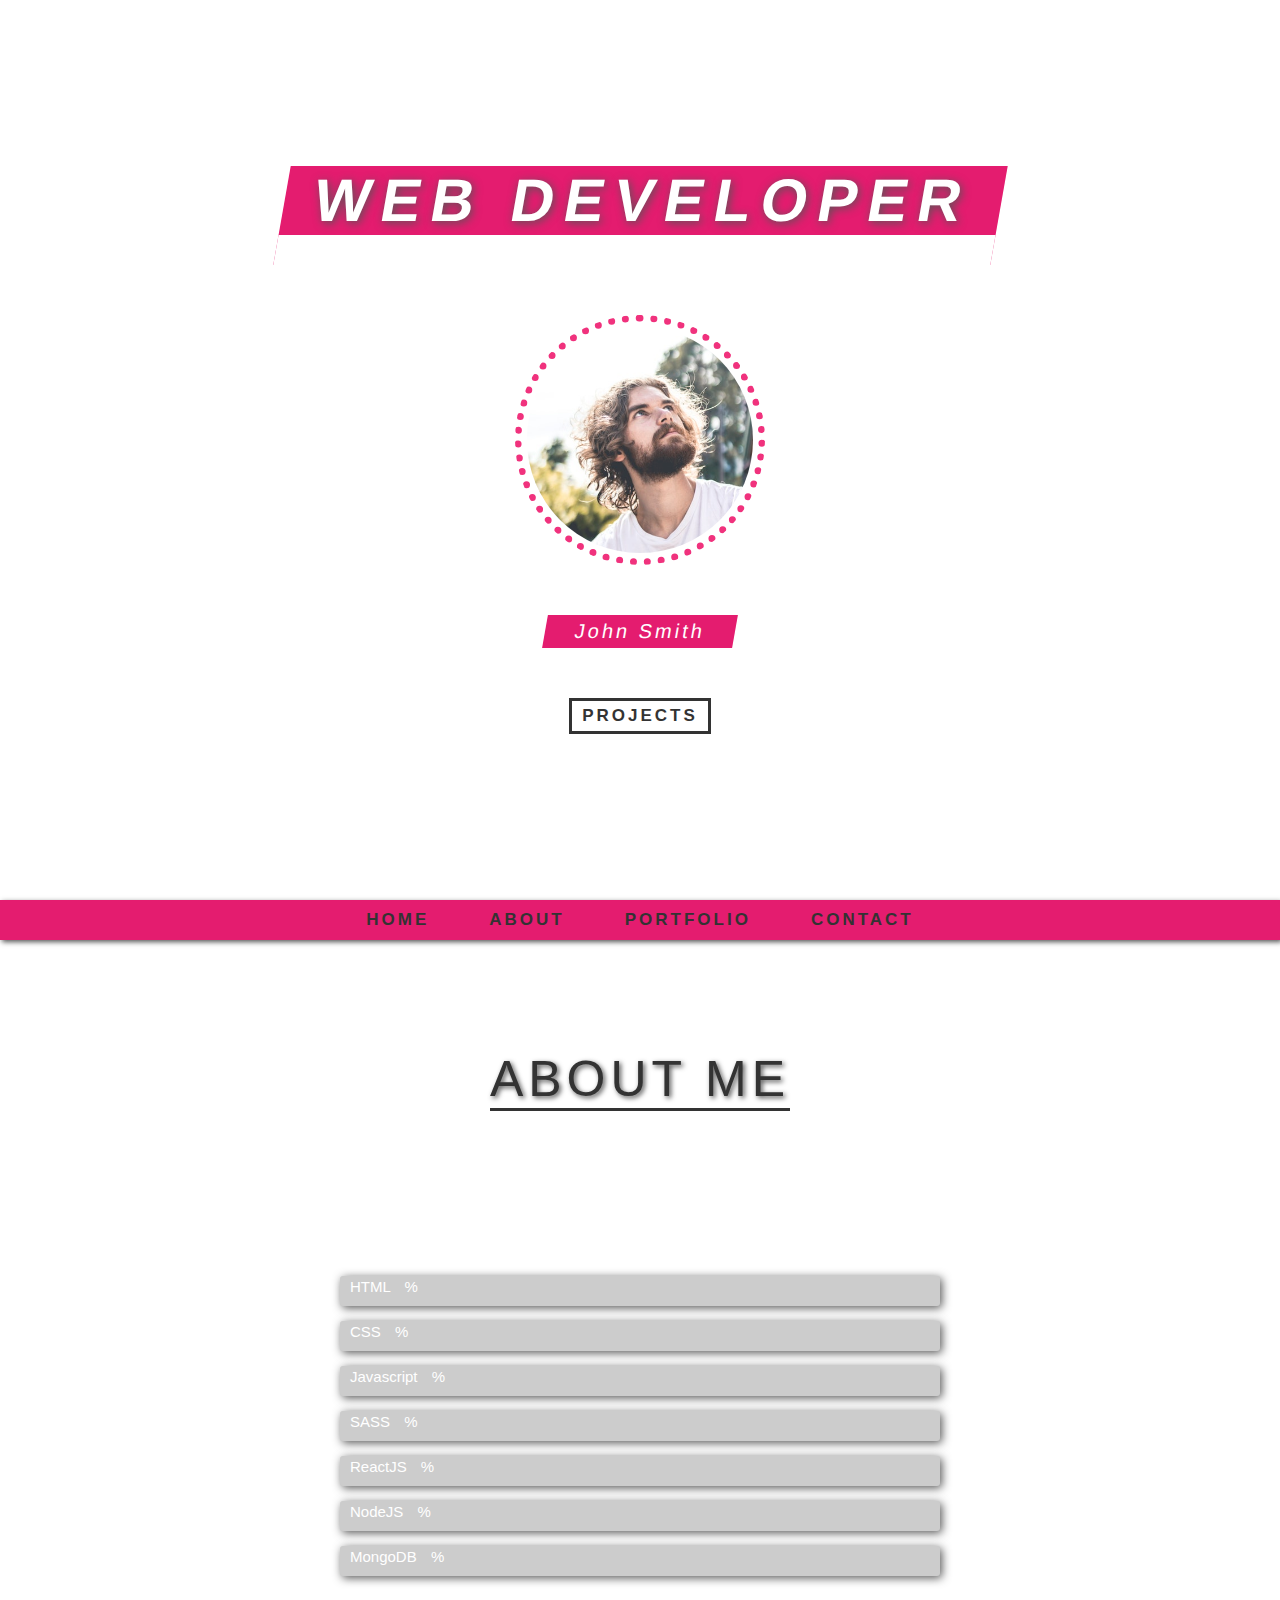
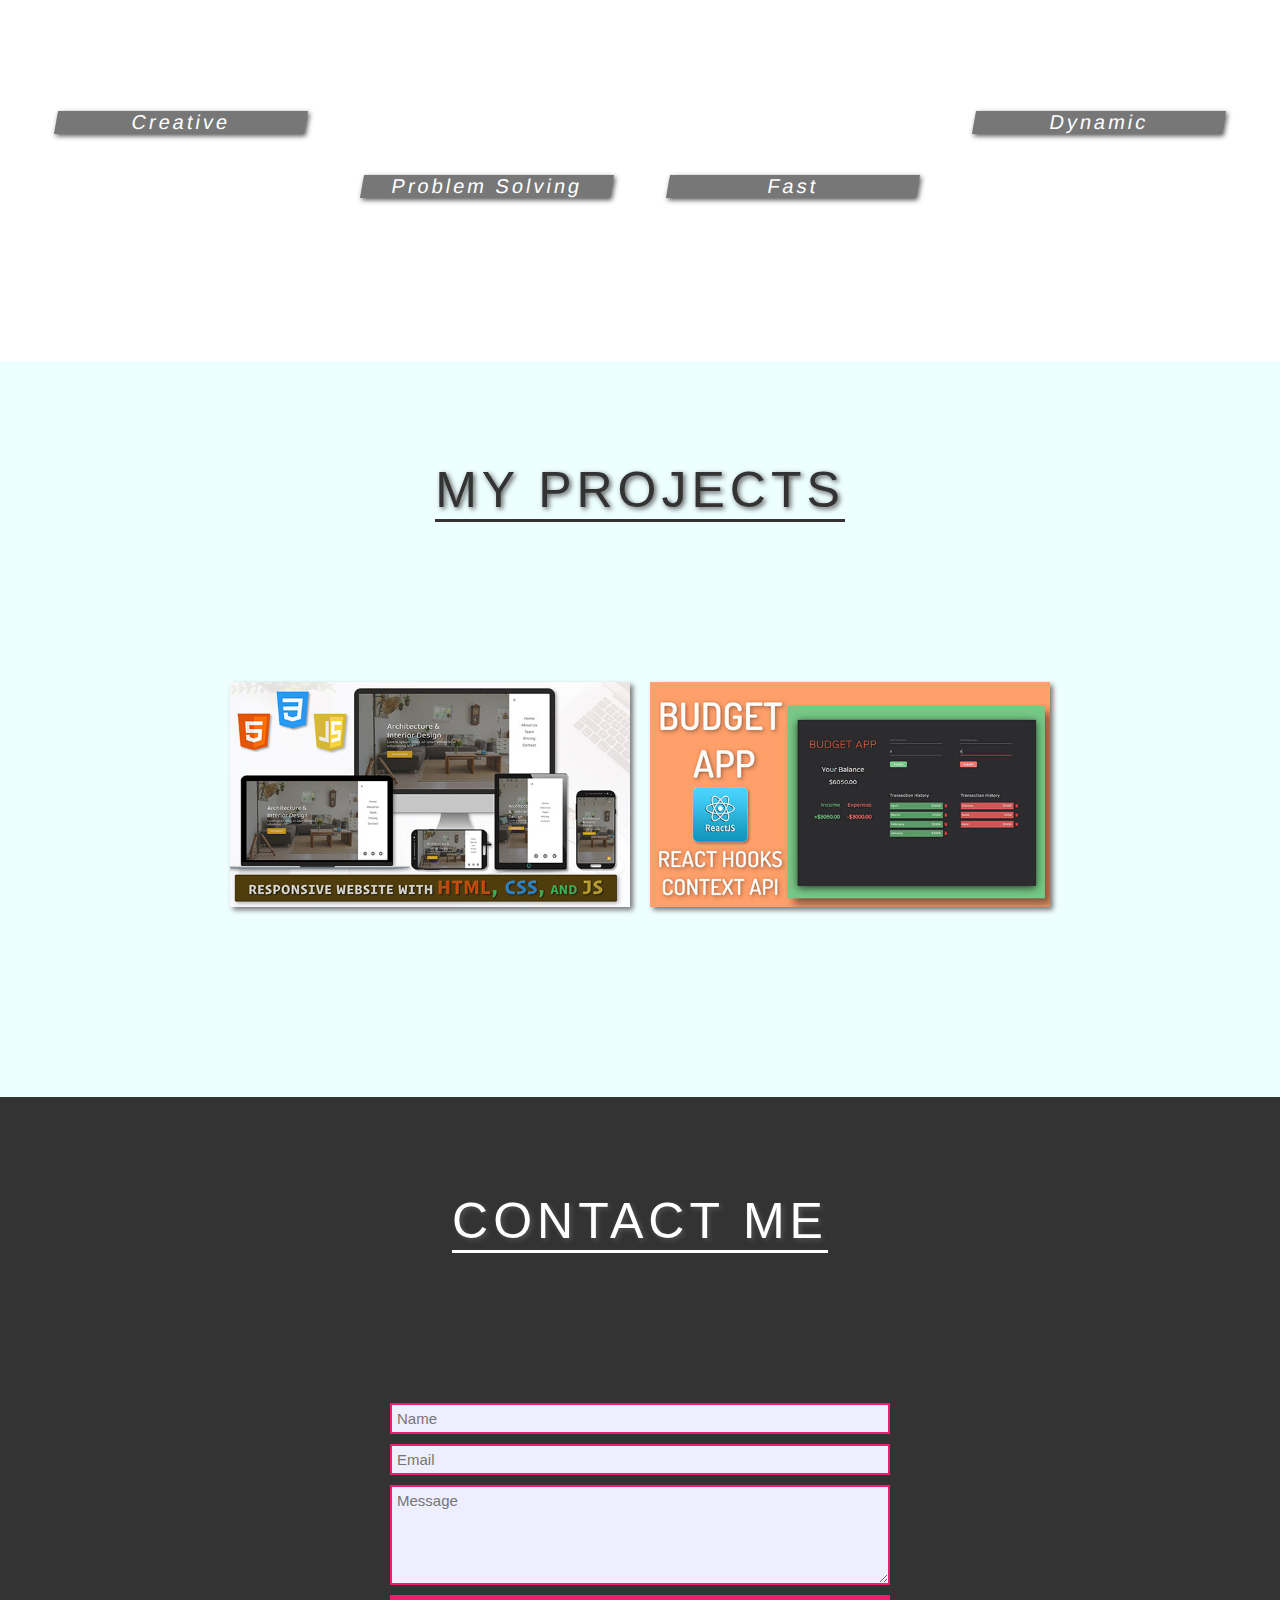
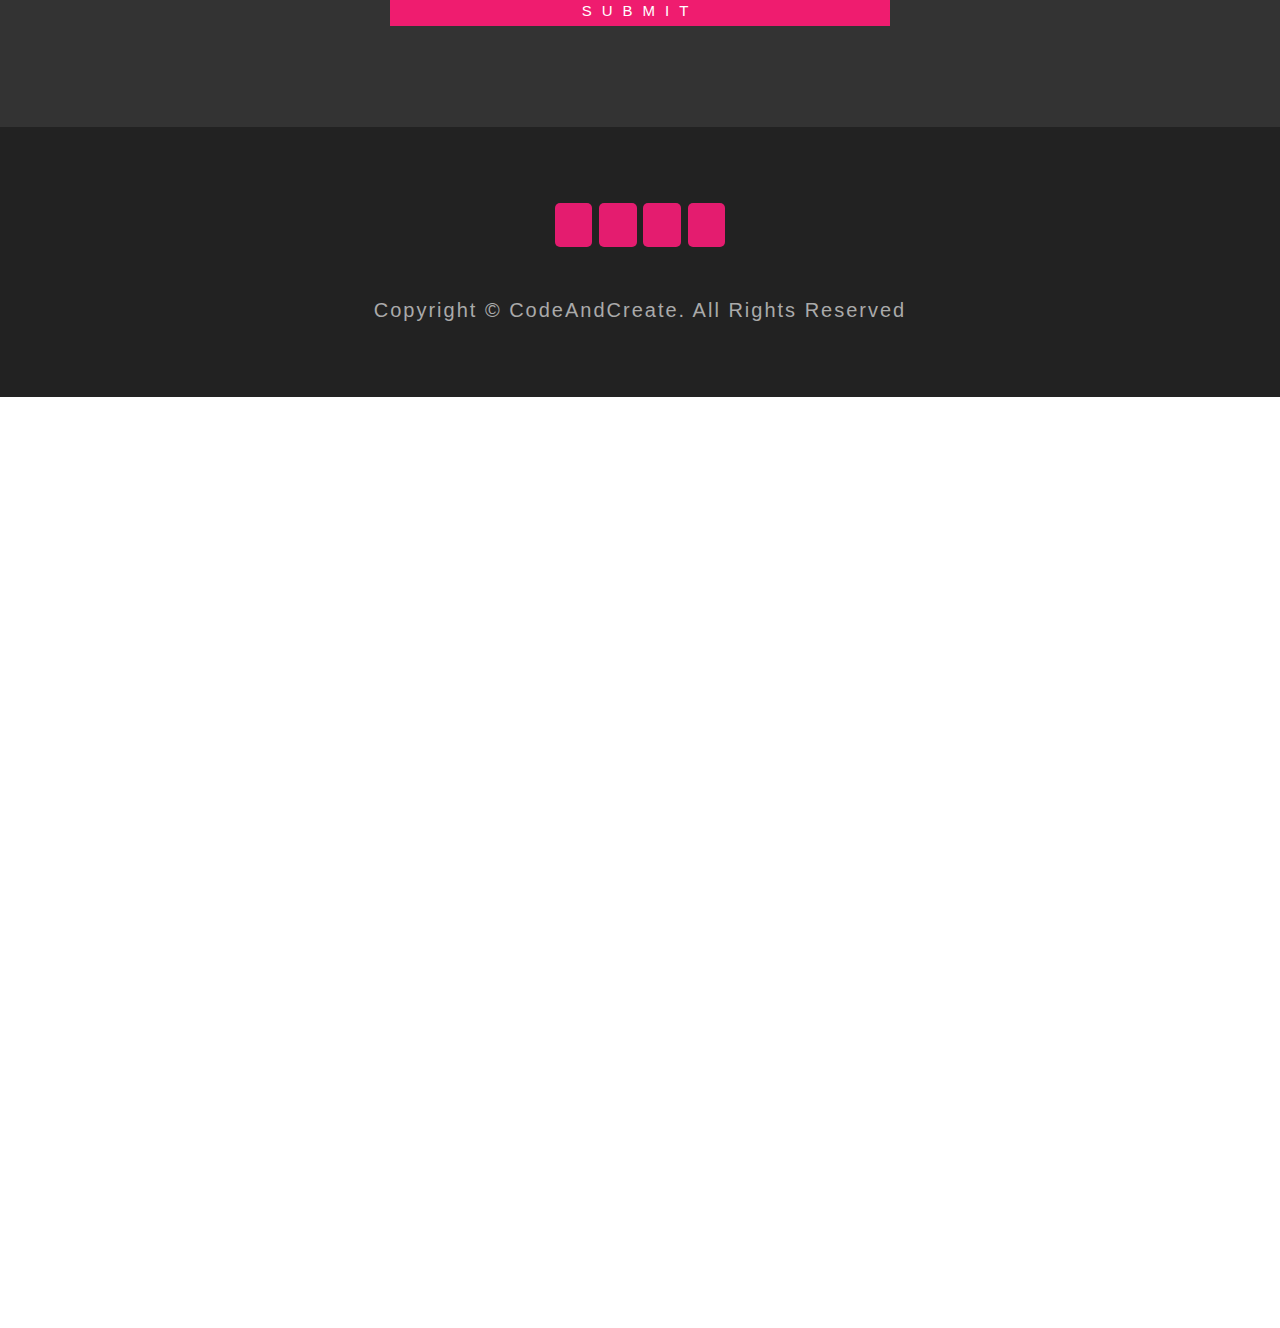
==== commit 018a4d1c: "portfolio complete" ====
--- a/portfolio_website/index.html
+++ b/portfolio_website/index.html
@@ -45,49 +45,49 @@
                     <div class="progress-bar">
                         <p class="progress-text">
                             HTML
-                            <span>97</span>%
+                            <span></span>%
                         </p>
                         <div class="progress-percent"></div>
                     </div>
                     <div class="progress-bar">
                         <p class="progress-text">
                             CSS
-                            <span>89</span>%
+                            <span></span>%
                         </p>
                         <div class="progress-percent"></div>
                     </div>
                     <div class="progress-bar">
                         <p class="progress-text">
                             Javascript
-                            <span>85</span>%
+                            <span></span>%
                         </p>
                         <div class="progress-percent"></div>
                     </div>
                     <div class="progress-bar">
                         <p class="progress-text">
                             SASS
-                            <span>87</span>%
+                            <span></span>%
                         </p>
                         <div class="progress-percent"></div>
                     </div>
                     <div class="progress-bar">
                         <p class="progress-text">
                             ReactJS
-                            <span>80</span>%
+                            <span></span>%
                         </p>
                         <div class="progress-percent"></div>
                     </div>
                     <div class="progress-bar">
                         <p class="progress-text">
                             NodeJS
-                            <span>70</span>%
+                            <span></span>%
                         </p>
                         <div class="progress-percent"></div>
                     </div>
                     <div class="progress-bar">
                         <p class="progress-text">
                             MongoDB
-                            <span>50</span>%
+                            <span></span>%
                         </p>
                         <div class="progress-percent"></div>
                     </div>
@@ -249,7 +249,7 @@
                         <img src="images/project-9.jpg" class="project-img" />
                         <a
                             href="https://www.youtube.com/watch?v=HScySfeSmWc"
-                            class="project link"
+                            class="project-link"
                             target="_blank"
                             >Go to Video</a
                         >
@@ -264,10 +264,14 @@
             <section class="section-4" id="section-4">
                 <h1 class="section-heading section-4-heading">Contact Me</h1>
                 <form class="contact-form center">
-                    <input type="text" placeholder="Name">
-                    <input type="email" placeholder="Email">
+                    <input type="text" placeholder="Name" />
+                    <input type="email" placeholder="Email" />
                     <textarea placeholder="Message"></textarea>
-                    <input type="submit" value="Submit" class="contact-form-btn">
+                    <input
+                        type="submit"
+                        value="Submit"
+                        class="contact-form-btn"
+                    />
                 </form>
             </section>
             <!-- End of Section 4 -->
@@ -288,8 +292,8 @@
                         <i class="fab fa-instagram-square"></i>
                     </a>
                 </div>
-                <p class="copyright">Copyright &copy; CodeAndCreate.
-                    All Rights Reserved
+                <p class="copyright">
+                    Copyright &copy; CodeAndCreate. All Rights Reserved
                 </p>
             </footer>
             <!-- End of Section 5 -->
--- a/portfolio_website/style.css
+++ b/portfolio_website/style.css
@@ -199,6 +199,8 @@
     height: 100%;
     background-color: #e41c6f;
     border-radius: 0.3rem;
+    transition: width 0.5s 0.5s ease-in-out;
+    /* duration, delay, timing fucntion */
 }
 
 .services {
@@ -412,4 +414,94 @@
     font-weight: 300;
     text-align: center;
 }
-/* End of Section 5 */+/* End of Section 5 */
+
+/* Responsive */
+@media(max-width: 1200px) {
+    .services {
+        height: auto;
+        flex-wrap: wrap;
+    }
+
+    .service {
+        margin: 3rem 2rem;
+    }
+
+    .section-4 {
+        height: 80vh;
+    }
+}
+
+@media(max-width: 800px) {
+    .section-1-heading {
+        font-size: 4rem;
+    }
+
+    .progress-bar {
+        width: 50rem;
+    }
+}
+
+@media(max-width: 600px) {
+    .section-1-heading {
+        font-size: 3rem;
+    }
+
+    .navbar-link {
+        margin: 0 2rem;
+        font-size: 1.5rem;
+    }
+
+    .section-2 {
+        padding: 10rem;
+    }
+
+    .section-2-heading {
+        margin-bottom: 10rem;
+    }
+
+    .progress-bar {
+        width: 45rem;
+    }
+
+    .project-img {
+        width: 100%;
+    }
+
+    .contact-form {
+        width: 40rem;
+    }
+
+    .copyright {
+        width: 70%;
+    }
+}
+
+@media(max-width: 500px) {
+    html {
+        font-size: 55%;
+    }
+}
+
+@media(max-width: 450px) {
+    html {
+        font-size: 45%;
+    }
+    
+    .section-1-heading {
+        font-size: 2.5rem;
+    }
+    
+    .navbar-link {
+        margin: 0 1.5rem;
+    }
+
+    .section-2-heading {
+        text-align: center;
+    }
+
+    .progress-bar {
+        width: 40rem;
+    }
+}
+/* End of Responsive */